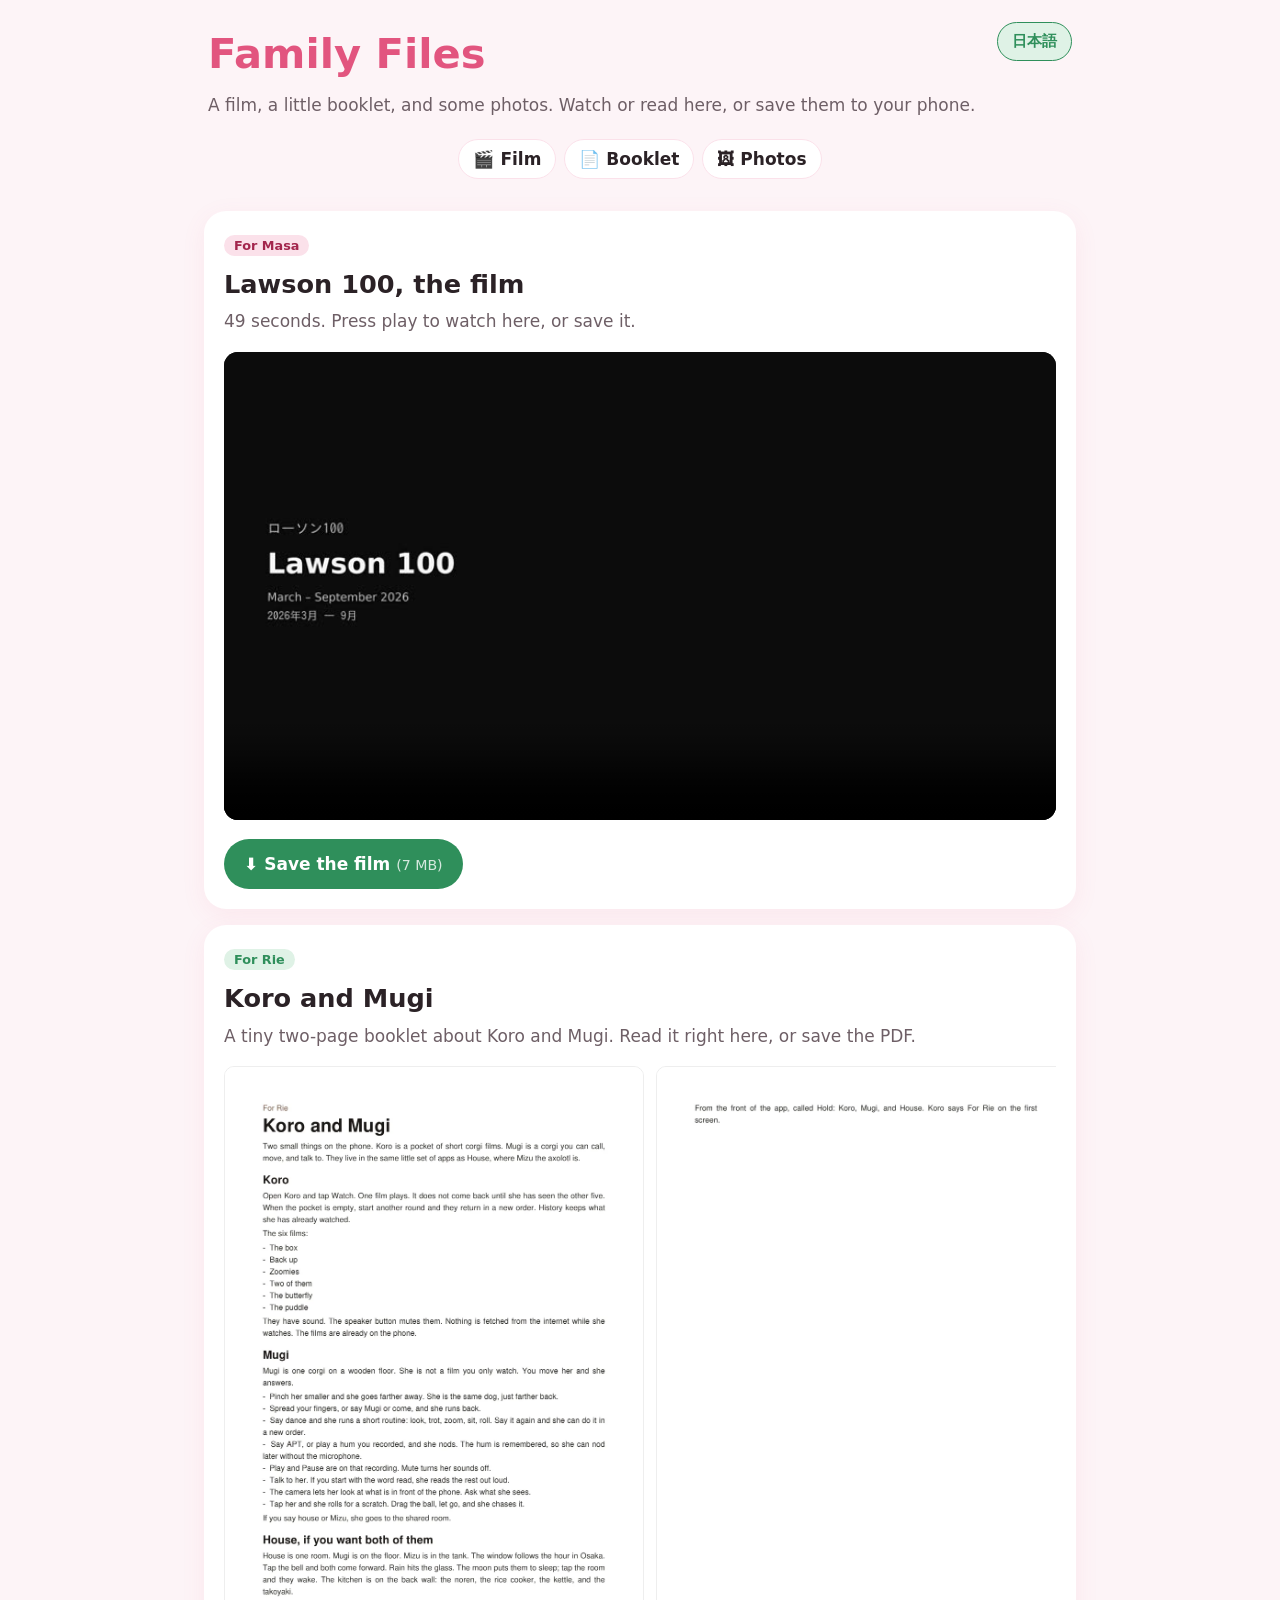
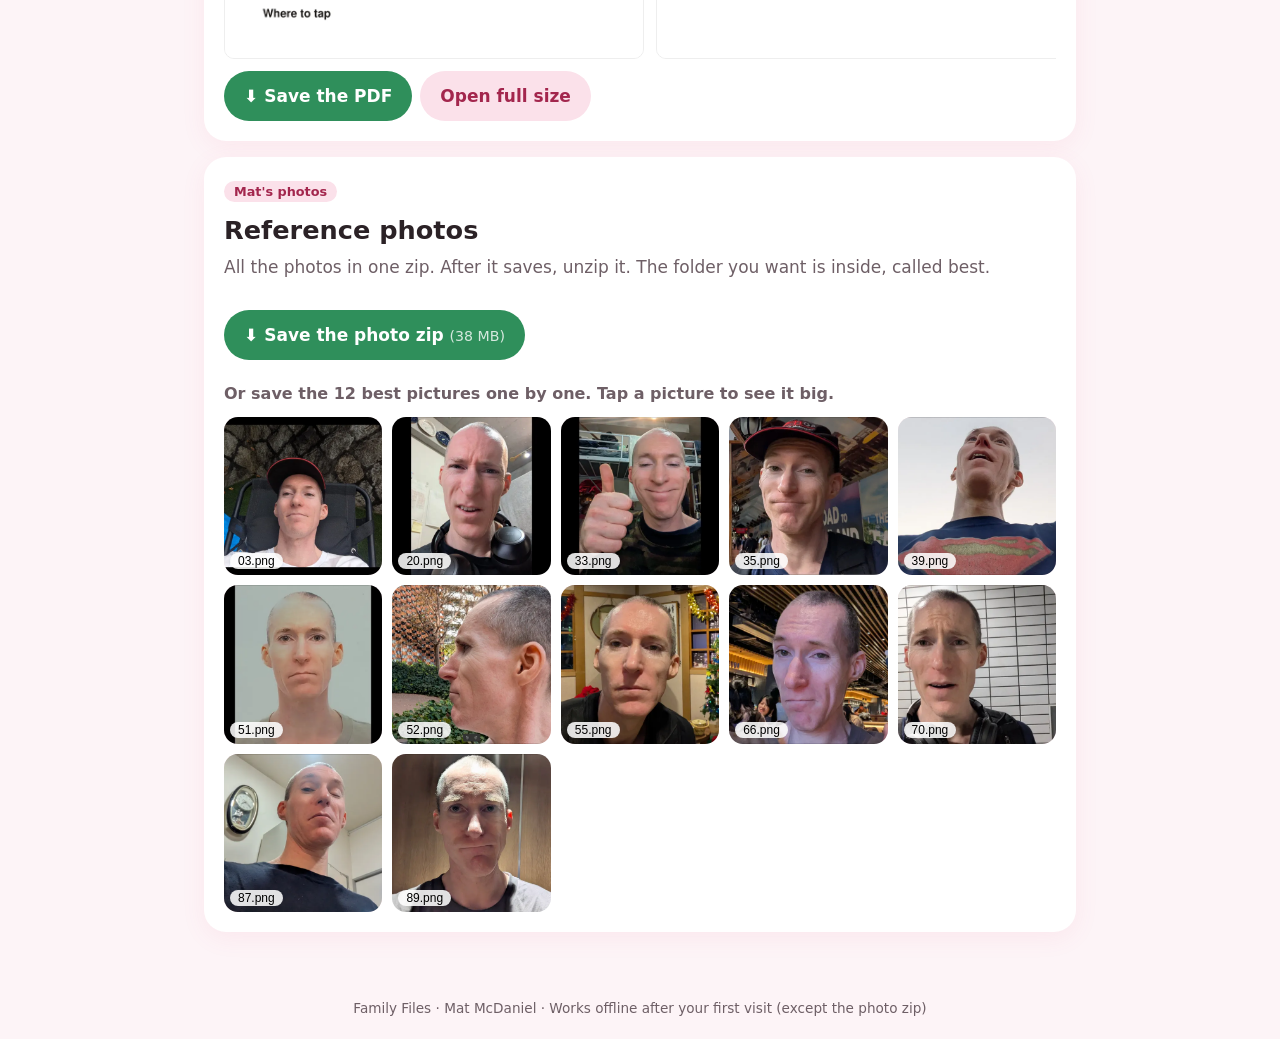
==== index.html @ 8024b092 "Unpack uploaded site files" ====
<!doctype html><html lang="en"><head><meta charset="utf-8"><meta name="viewport" content="width=device-width,initial-scale=1">
<title>Family Files</title><meta name="robots" content="noindex"><meta name="theme-color" content="#fdf4f7">
<link rel="manifest" href="manifest.webmanifest"><link rel="icon" href="icon.svg"><link rel="stylesheet" href="style.css"></head><body>
<header class="top"><div><h1 data-t="title"></h1><p data-t="sub"></p></div><button id="lang" class="pill">日本語</button></header>
<nav class="jump"><a href="#film" data-t="j1"></a><a href="#pdf" data-t="j2"></a><a href="#photos" data-t="j3"></a></nav>
<main>
<section id="film" class="card"><span class="tag pink" data-t="forMasa"></span><h2 data-t="filmT"></h2><p data-t="filmP"></p>
<video controls playsinline preload="metadata" poster="poster.jpg" src="Lawson100-for-Masa.mp4"></video>
<a class="btn" href="Lawson100-for-Masa.mp4" download><span data-t="saveFilm"></span> <small>(7 MB)</small></a></section>
<section id="pdf" class="card"><span class="tag green" data-t="forRie"></span><h2 data-t="pdfT"></h2><p data-t="pdfP"></p>
<div class="pages"><img src="pdfpage-1.webp" alt="Page 1" loading="lazy"><img src="pdfpage-2.webp" alt="Page 2" loading="lazy"></div>
<div class="row"><a class="btn" href="Koro-and-Mugi-for-Rie.pdf" download data-t="savePdf"></a><a class="btn ghost" href="Koro-and-Mugi-for-Rie.pdf" target="_blank" data-t="openPdf"></a></div></section>
<section id="photos" class="card"><span class="tag pink" data-t="forMat"></span><h2 data-t="phT"></h2><p data-t="phP"></p>
<a class="btn" href="mat-solo-reference-photos.zip" download><span data-t="saveZip"></span> <small>(38 MB)</small></a>
<h3 data-t="oneByOne"></h3><div class="gallery" id="gal"></div></section>
</main>
<div id="lb" class="lb" hidden><button class="x" aria-label="Close">×</button><button class="pv" aria-label="Previous">‹</button><img alt=""><button class="nx" aria-label="Next">›</button><a class="btn dl" download></a></div>
<footer data-t="foot"></footer>
<script src="app.js"></script></body></html>
---- style.css ----
:root{--bg:#fdf4f7;--ink:#2b2226;--mut:#6e5f66;--pink:#e2557f;--pinks:#fbe1ea;--green:#2f8f5b;--greens:#dff2e6;--card:#fff}
*{box-sizing:border-box}body{margin:0;background:var(--bg);color:var(--ink);font:17px/1.55 system-ui,-apple-system,"Hiragino Sans","Noto Sans JP",sans-serif}
.top{display:flex;justify-content:space-between;gap:12px;align-items:flex-start;max-width:900px;margin:auto;padding:22px 18px 6px}
.top h1{margin:0;font-size:clamp(1.8rem,5vw,2.6rem);color:var(--pink)}.top p{margin:.3em 0;color:var(--mut)}
.pill{flex:none;border:1.5px solid var(--green);background:var(--greens);color:var(--green);border-radius:99px;padding:8px 14px;font:600 .95rem system-ui;cursor:pointer}
.jump{position:sticky;top:0;z-index:2;display:flex;gap:8px;justify-content:center;padding:10px;background:#fdf4f7ee;backdrop-filter:blur(6px)}
.jump a{text-decoration:none;color:var(--ink);background:var(--card);border:1.5px solid var(--pinks);padding:6px 14px;border-radius:99px;font-weight:600}
main{max-width:900px;margin:auto;padding:6px 14px 30px}
.card{background:var(--card);border-radius:22px;padding:20px;margin:16px 0;box-shadow:0 6px 24px #e2557f14;scroll-margin-top:60px}
.card h2{margin:.3em 0 .1em;font-size:1.6rem}.card p{color:var(--mut);margin:.2em 0 1em}
.tag{font-size:.8rem;font-weight:700;padding:3px 10px;border-radius:99px}.tag.pink{background:var(--pinks);color:#a3264d}.tag.green{background:var(--greens);color:var(--green)}
video{width:100%;border-radius:14px;background:#111;aspect-ratio:16/9}
.btn{display:inline-block;margin:12px 8px 0 0;background:var(--green);color:#fff;text-decoration:none;font-weight:700;padding:12px 20px;border-radius:99px}.btn.ghost{background:var(--pinks);color:#a3264d}
.btn small{opacity:.8;font-weight:500}
.pages{display:flex;gap:12px;overflow-x:auto;scroll-snap-type:x mandatory}.pages img{flex:0 0 min(100%,420px);width:min(100%,420px);border:1px solid #eee;border-radius:10px;scroll-snap-align:start}
h3{font-size:1rem;margin:1.4em 0 .6em;color:var(--mut);font-weight:600}
.gallery{display:grid;grid-template-columns:repeat(auto-fill,minmax(140px,1fr));gap:10px}@media(max-width:500px){.gallery{grid-template-columns:repeat(2,1fr)}}
.gallery button{border:0;padding:0;background:var(--pinks);border-radius:14px;overflow:hidden;cursor:zoom-in;position:relative}
.gallery img{width:100%;aspect-ratio:1;object-fit:cover;display:block}.gallery span{position:absolute;left:6px;bottom:6px;background:#fffd;font-size:.75rem;padding:1px 8px;border-radius:99px}
.lb{position:fixed;inset:0;z-index:5;background:#1b1418f2;display:flex;flex-direction:column;align-items:center;justify-content:center}.lb[hidden]{display:none}
.lb img{max-width:94vw;max-height:calc(100vh - 140px);border-radius:10px}
.lb .x,.lb .pv,.lb .nx{position:absolute;background:#fff3;color:#fff;border:0;border-radius:50%;width:48px;height:48px;font-size:1.8rem;cursor:pointer}.lb .x{top:14px;right:14px}.lb .pv{left:8px;top:50%}.lb .nx{right:8px;top:50%}
footer{text-align:center;color:var(--mut);font-size:.85rem;padding:20px}
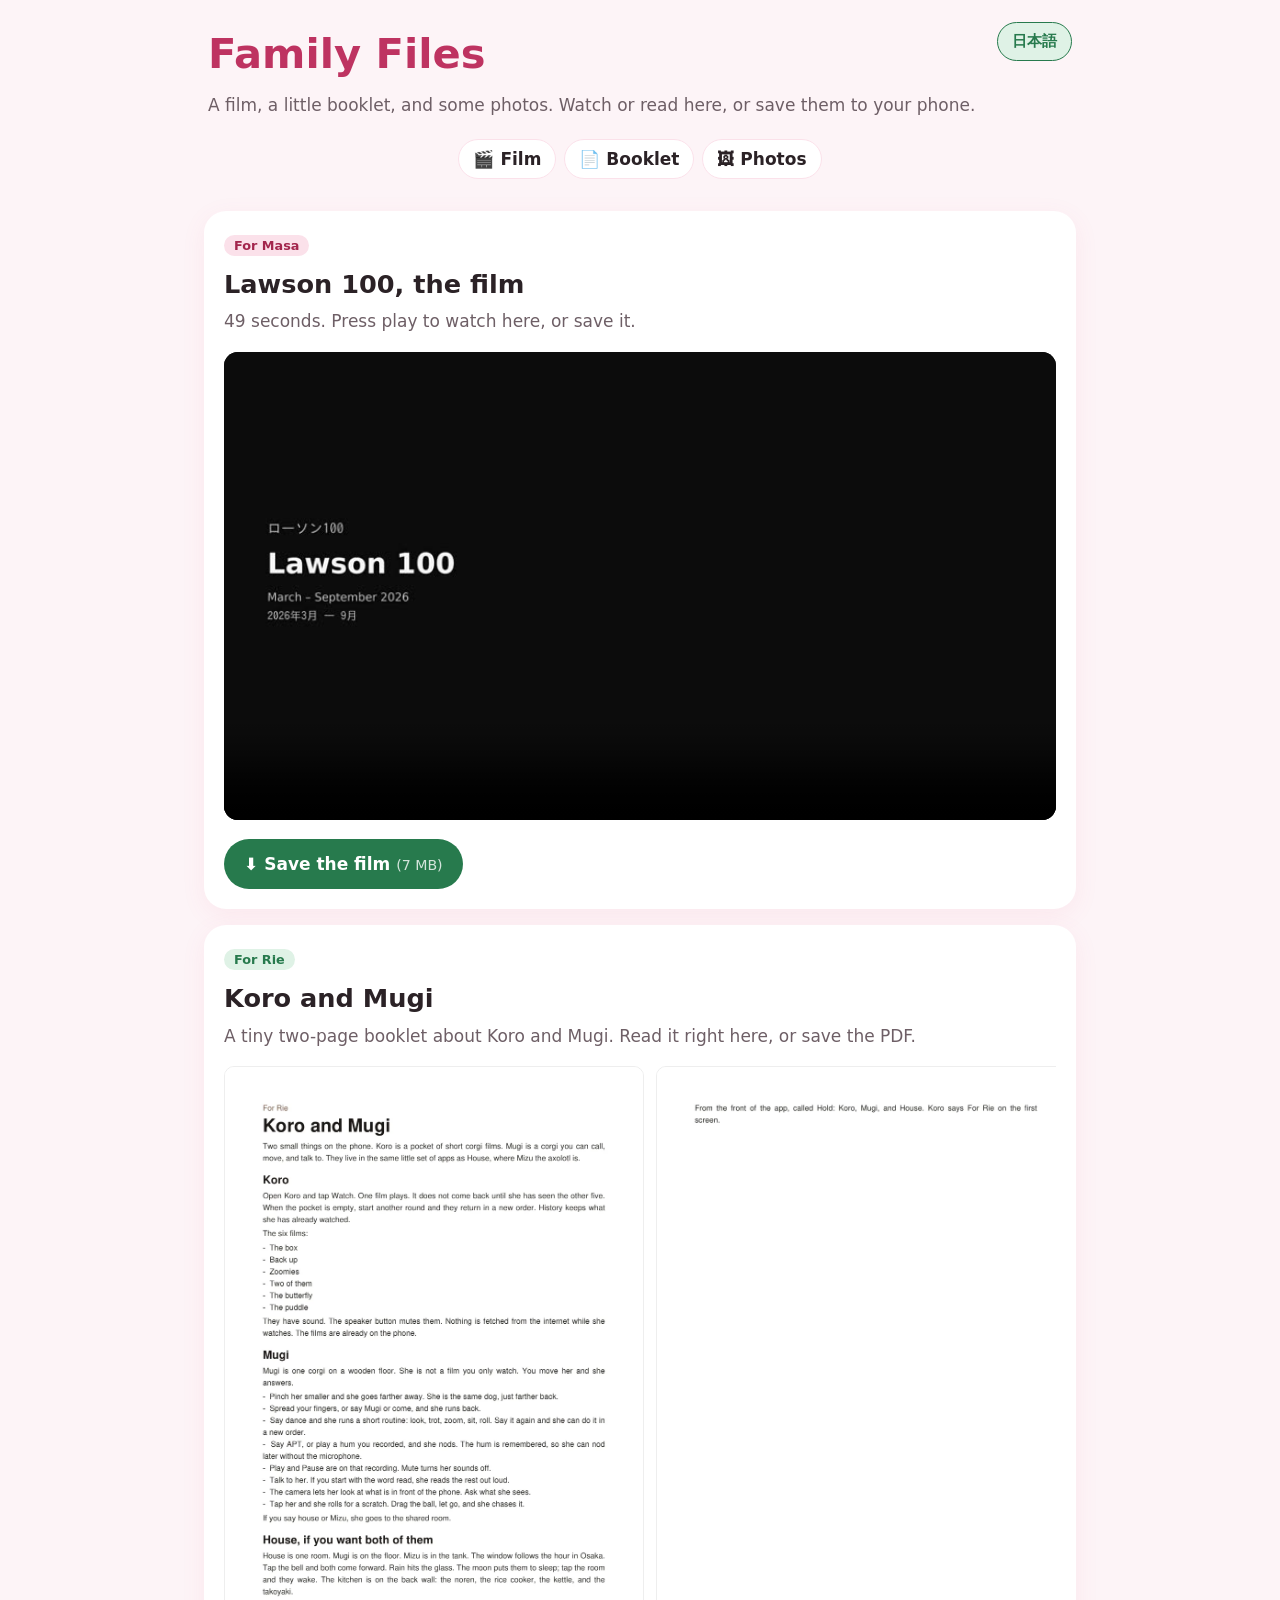
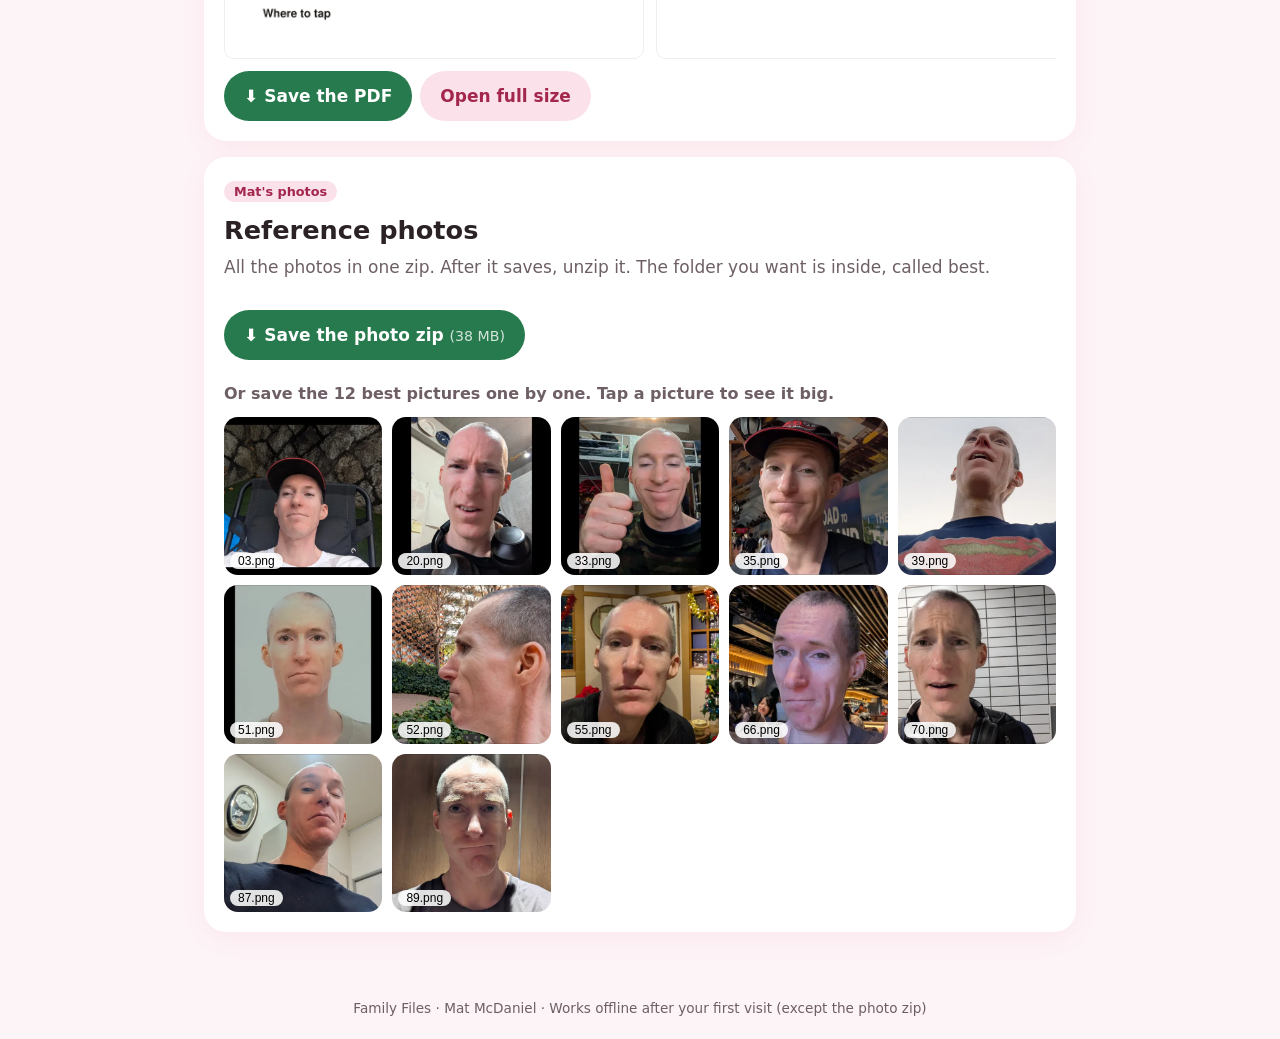
==== commit 0e592703: "Accessibility and layout polish: contrast, focus handling, photo viewer dialog, alt text, phone arro" ====
--- a/index.html
+++ b/index.html
@@ -1,19 +1,19 @@
 <!doctype html><html lang="en"><head><meta charset="utf-8"><meta name="viewport" content="width=device-width,initial-scale=1">
 <title>Family Files</title><meta name="robots" content="noindex"><meta name="theme-color" content="#fdf4f7">
 <link rel="manifest" href="manifest.webmanifest"><link rel="icon" href="icon.svg"><link rel="stylesheet" href="style.css"></head><body>
-<header class="top"><div><h1 data-t="title"></h1><p data-t="sub"></p></div><button id="lang" class="pill">日本語</button></header>
-<nav class="jump"><a href="#film" data-t="j1"></a><a href="#pdf" data-t="j2"></a><a href="#photos" data-t="j3"></a></nav>
+<header class="top"><div><h1 data-t="title"></h1><p data-t="sub"></p></div><button id="lang" class="pill" lang="ja">日本語</button></header>
+<nav class="jump" aria-label="Sections"><a href="#film" data-t="j1"></a><a href="#pdf" data-t="j2"></a><a href="#photos" data-t="j3"></a></nav>
 <main>
 <section id="film" class="card"><span class="tag pink" data-t="forMasa"></span><h2 data-t="filmT"></h2><p data-t="filmP"></p>
-<video controls playsinline preload="metadata" poster="poster.jpg" src="Lawson100-for-Masa.mp4"></video>
+<video aria-label="Lawson 100 film" controls playsinline preload="metadata" poster="poster.jpg" src="Lawson100-for-Masa.mp4"></video>
 <a class="btn" href="Lawson100-for-Masa.mp4" download><span data-t="saveFilm"></span> <small>(7 MB)</small></a></section>
 <section id="pdf" class="card"><span class="tag green" data-t="forRie"></span><h2 data-t="pdfT"></h2><p data-t="pdfP"></p>
-<div class="pages"><img src="pdfpage-1.webp" alt="Page 1" loading="lazy"><img src="pdfpage-2.webp" alt="Page 2" loading="lazy"></div>
-<div class="row"><a class="btn" href="Koro-and-Mugi-for-Rie.pdf" download data-t="savePdf"></a><a class="btn ghost" href="Koro-and-Mugi-for-Rie.pdf" target="_blank" data-t="openPdf"></a></div></section>
+<div class="pages"><img src="pdfpage-1.webp" alt="Koro and Mugi booklet, page 1" loading="lazy"><img src="pdfpage-2.webp" alt="Koro and Mugi booklet, page 2" loading="lazy"></div>
+<div class="row"><a class="btn" href="Koro-and-Mugi-for-Rie.pdf" download data-t="savePdf"></a><a class="btn ghost" href="Koro-and-Mugi-for-Rie.pdf" target="_blank" rel="noopener" data-t="openPdf"></a></div></section>
 <section id="photos" class="card"><span class="tag pink" data-t="forMat"></span><h2 data-t="phT"></h2><p data-t="phP"></p>
 <a class="btn" href="mat-solo-reference-photos.zip" download><span data-t="saveZip"></span> <small>(38 MB)</small></a>
 <h3 data-t="oneByOne"></h3><div class="gallery" id="gal"></div></section>
 </main>
-<div id="lb" class="lb" hidden><button class="x" aria-label="Close">×</button><button class="pv" aria-label="Previous">‹</button><img alt=""><button class="nx" aria-label="Next">›</button><a class="btn dl" download></a></div>
+<div id="lb" class="lb" hidden role="dialog" aria-modal="true" aria-label="Photo viewer"><button class="x" aria-label="Close">×</button><button class="pv" aria-label="Previous">‹</button><img alt=""><button class="nx" aria-label="Next">›</button><a class="btn dl" download></a></div>
 <footer data-t="foot"></footer>
 <script src="app.js"></script></body></html>
--- a/style.css
+++ b/style.css
@@ -1,4 +1,4 @@
-:root{--bg:#fdf4f7;--ink:#2b2226;--mut:#6e5f66;--pink:#e2557f;--pinks:#fbe1ea;--green:#2f8f5b;--greens:#dff2e6;--card:#fff}
+:root{--bg:#fdf4f7;--ink:#2b2226;--mut:#6e5f66;--pink:#be3361;--pinks:#fbe1ea;--green:#277a4d;--greens:#dff2e6;--card:#fff}
 *{box-sizing:border-box}body{margin:0;background:var(--bg);color:var(--ink);font:17px/1.55 system-ui,-apple-system,"Hiragino Sans","Noto Sans JP",sans-serif}
 .top{display:flex;justify-content:space-between;gap:12px;align-items:flex-start;max-width:900px;margin:auto;padding:22px 18px 6px}
 .top h1{margin:0;font-size:clamp(1.8rem,5vw,2.6rem);color:var(--pink)}.top p{margin:.3em 0;color:var(--mut)}
@@ -20,4 +20,8 @@
 .lb{position:fixed;inset:0;z-index:5;background:#1b1418f2;display:flex;flex-direction:column;align-items:center;justify-content:center}.lb[hidden]{display:none}
 .lb img{max-width:94vw;max-height:calc(100vh - 140px);border-radius:10px}
 .lb .x,.lb .pv,.lb .nx{position:absolute;background:#fff3;color:#fff;border:0;border-radius:50%;width:48px;height:48px;font-size:1.8rem;cursor:pointer}.lb .x{top:14px;right:14px}.lb .pv{left:8px;top:50%}.lb .nx{right:8px;top:50%}
+:focus-visible{outline:3px solid var(--pink);outline-offset:2px}.lb :focus-visible{outline-color:#fff}
+.lb .pv,.lb .nx{transform:translateY(-50%)}.lb .dl{margin:14px 0 0}
+.pages a{flex:0 0 min(100%,420px);scroll-snap-align:start}.pages a img{width:100%}
+@media(max-width:500px){.lb .pv,.lb .nx{top:auto;bottom:20px;transform:none}.lb img{max-height:calc(100vh - 200px)}.jump a{padding:6px 10px}}
 footer{text-align:center;color:var(--mut);font-size:.85rem;padding:20px}
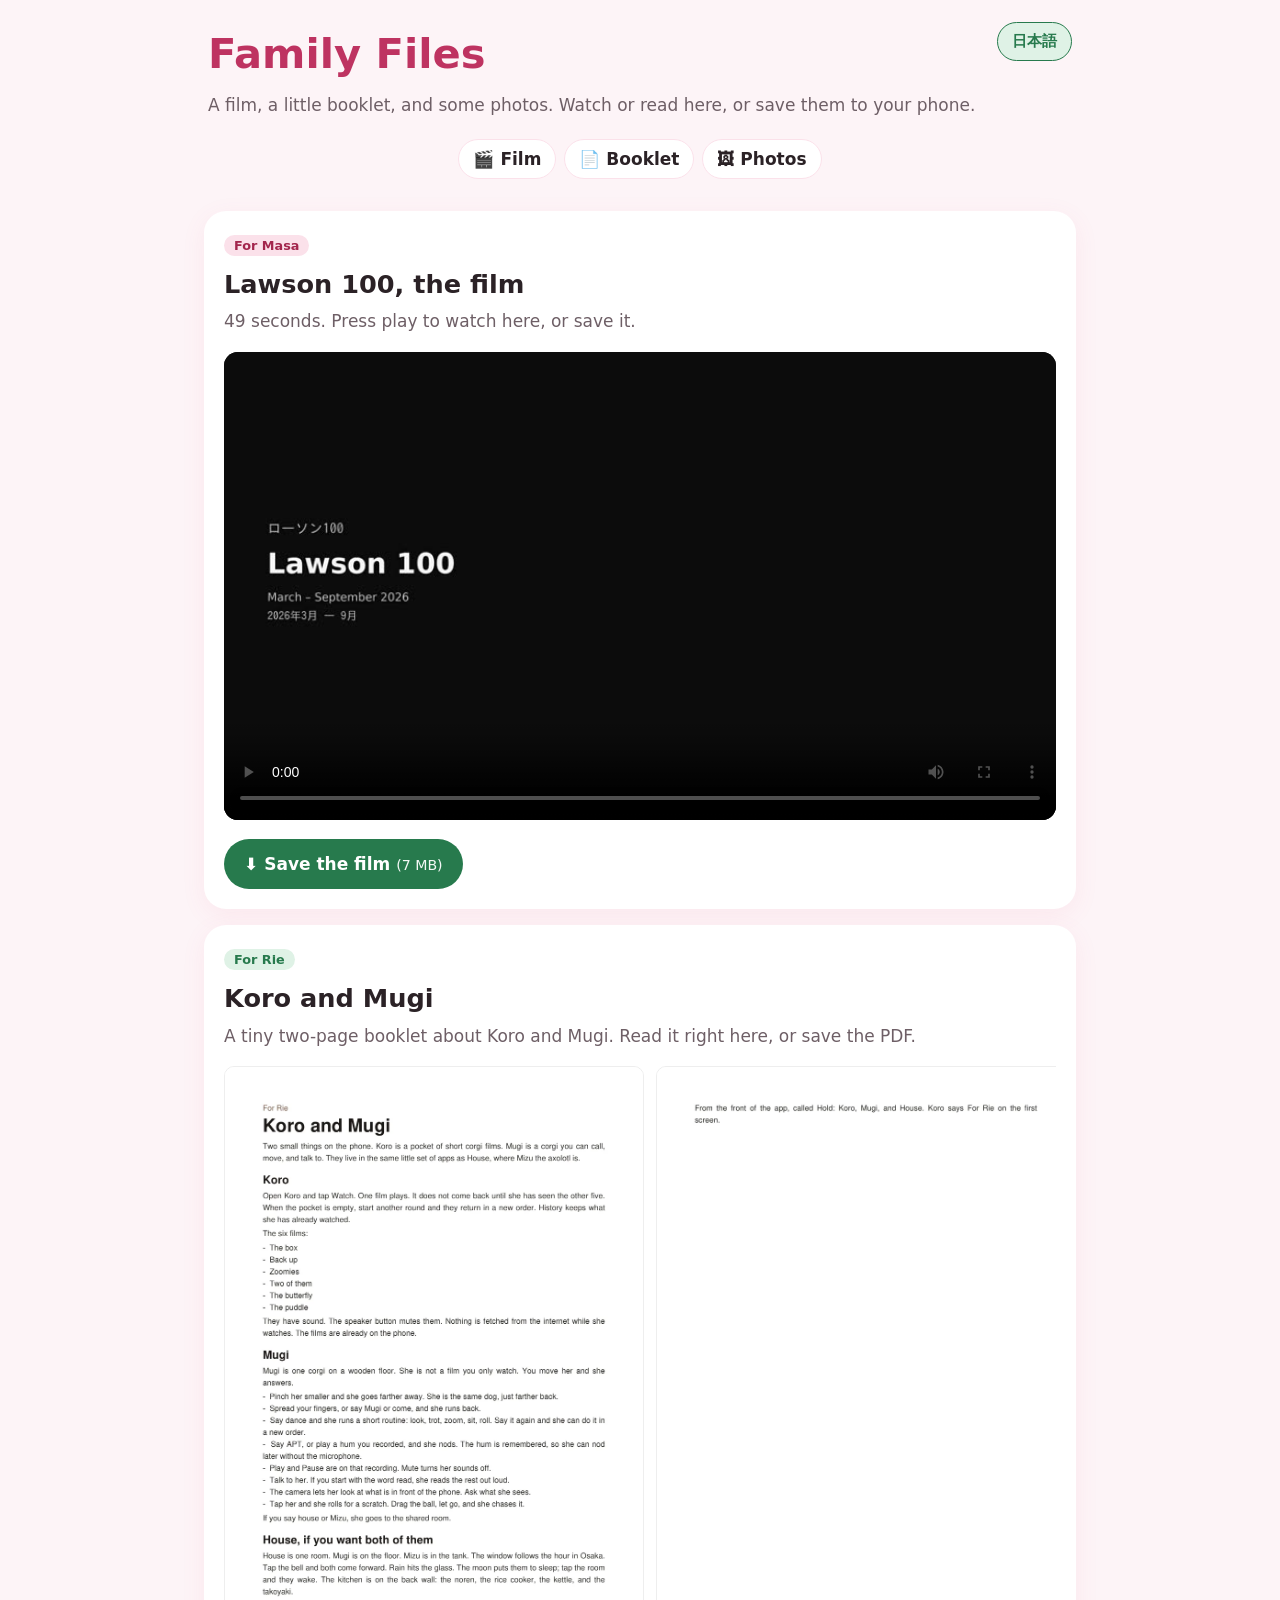
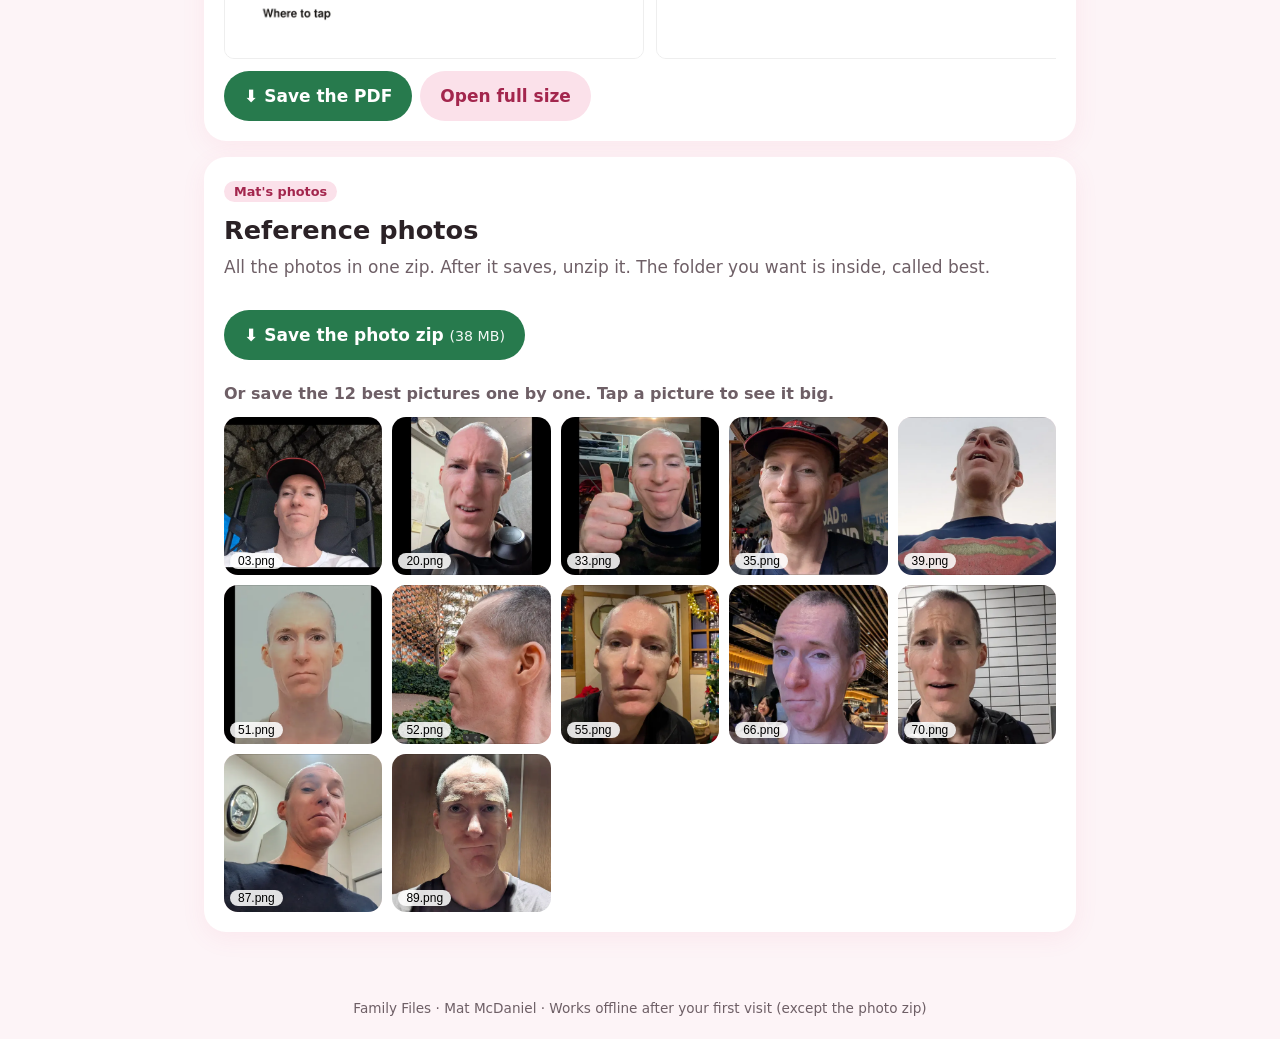
==== commit 66703e21: "Polish: readable file-size labels on green buttons, booklet pages scrollable by keyboard" ====
--- a/index.html
+++ b/index.html
@@ -1,5 +1,5 @@
 <!doctype html><html lang="en"><head><meta charset="utf-8"><meta name="viewport" content="width=device-width,initial-scale=1">
-<title>Family Files</title><meta name="robots" content="noindex"><meta name="theme-color" content="#fdf4f7">
+<title>Family Files</title><meta name="description" content="Shared family files from Mat."><meta name="robots" content="noindex"><meta name="theme-color" content="#fdf4f7">
 <link rel="manifest" href="manifest.webmanifest"><link rel="icon" href="icon.svg"><link rel="stylesheet" href="style.css"></head><body>
 <header class="top"><div><h1 data-t="title"></h1><p data-t="sub"></p></div><button id="lang" class="pill" lang="ja">日本語</button></header>
 <nav class="jump" aria-label="Sections"><a href="#film" data-t="j1"></a><a href="#pdf" data-t="j2"></a><a href="#photos" data-t="j3"></a></nav>
@@ -8,7 +8,7 @@
 <video aria-label="Lawson 100 film" controls playsinline preload="metadata" poster="poster.jpg" src="Lawson100-for-Masa.mp4"></video>
 <a class="btn" href="Lawson100-for-Masa.mp4" download><span data-t="saveFilm"></span> <small>(7 MB)</small></a></section>
 <section id="pdf" class="card"><span class="tag green" data-t="forRie"></span><h2 data-t="pdfT"></h2><p data-t="pdfP"></p>
-<div class="pages"><img src="pdfpage-1.webp" alt="Koro and Mugi booklet, page 1" loading="lazy"><img src="pdfpage-2.webp" alt="Koro and Mugi booklet, page 2" loading="lazy"></div>
+<div class="pages" tabindex="0" role="region" aria-label="Booklet pages, scroll sideways"><img src="pdfpage-1.webp" alt="Koro and Mugi booklet, page 1" loading="lazy"><img src="pdfpage-2.webp" alt="Koro and Mugi booklet, page 2" loading="lazy"></div>
 <div class="row"><a class="btn" href="Koro-and-Mugi-for-Rie.pdf" download data-t="savePdf"></a><a class="btn ghost" href="Koro-and-Mugi-for-Rie.pdf" target="_blank" rel="noopener" data-t="openPdf"></a></div></section>
 <section id="photos" class="card"><span class="tag pink" data-t="forMat"></span><h2 data-t="phT"></h2><p data-t="phP"></p>
 <a class="btn" href="mat-solo-reference-photos.zip" download><span data-t="saveZip"></span> <small>(38 MB)</small></a>
--- a/style.css
+++ b/style.css
@@ -11,7 +11,7 @@
 .tag{font-size:.8rem;font-weight:700;padding:3px 10px;border-radius:99px}.tag.pink{background:var(--pinks);color:#a3264d}.tag.green{background:var(--greens);color:var(--green)}
 video{width:100%;border-radius:14px;background:#111;aspect-ratio:16/9}
 .btn{display:inline-block;margin:12px 8px 0 0;background:var(--green);color:#fff;text-decoration:none;font-weight:700;padding:12px 20px;border-radius:99px}.btn.ghost{background:var(--pinks);color:#a3264d}
-.btn small{opacity:.8;font-weight:500}
+.btn small{opacity:.95;font-weight:500}
 .pages{display:flex;gap:12px;overflow-x:auto;scroll-snap-type:x mandatory}.pages img{flex:0 0 min(100%,420px);width:min(100%,420px);border:1px solid #eee;border-radius:10px;scroll-snap-align:start}
 h3{font-size:1rem;margin:1.4em 0 .6em;color:var(--mut);font-weight:600}
 .gallery{display:grid;grid-template-columns:repeat(auto-fill,minmax(140px,1fr));gap:10px}@media(max-width:500px){.gallery{grid-template-columns:repeat(2,1fr)}}
@@ -25,3 +25,5 @@
 .pages a{flex:0 0 min(100%,420px);scroll-snap-align:start}.pages a img{width:100%}
 @media(max-width:500px){.lb .pv,.lb .nx{top:auto;bottom:20px;transform:none}.lb img{max-height:calc(100vh - 200px)}.jump a{padding:6px 10px}}
 footer{text-align:center;color:var(--mut);font-size:.85rem;padding:20px}
+
+@media (prefers-reduced-motion:reduce){*,*::before,*::after{animation:none!important;transition:none!important;scroll-behavior:auto!important}}
